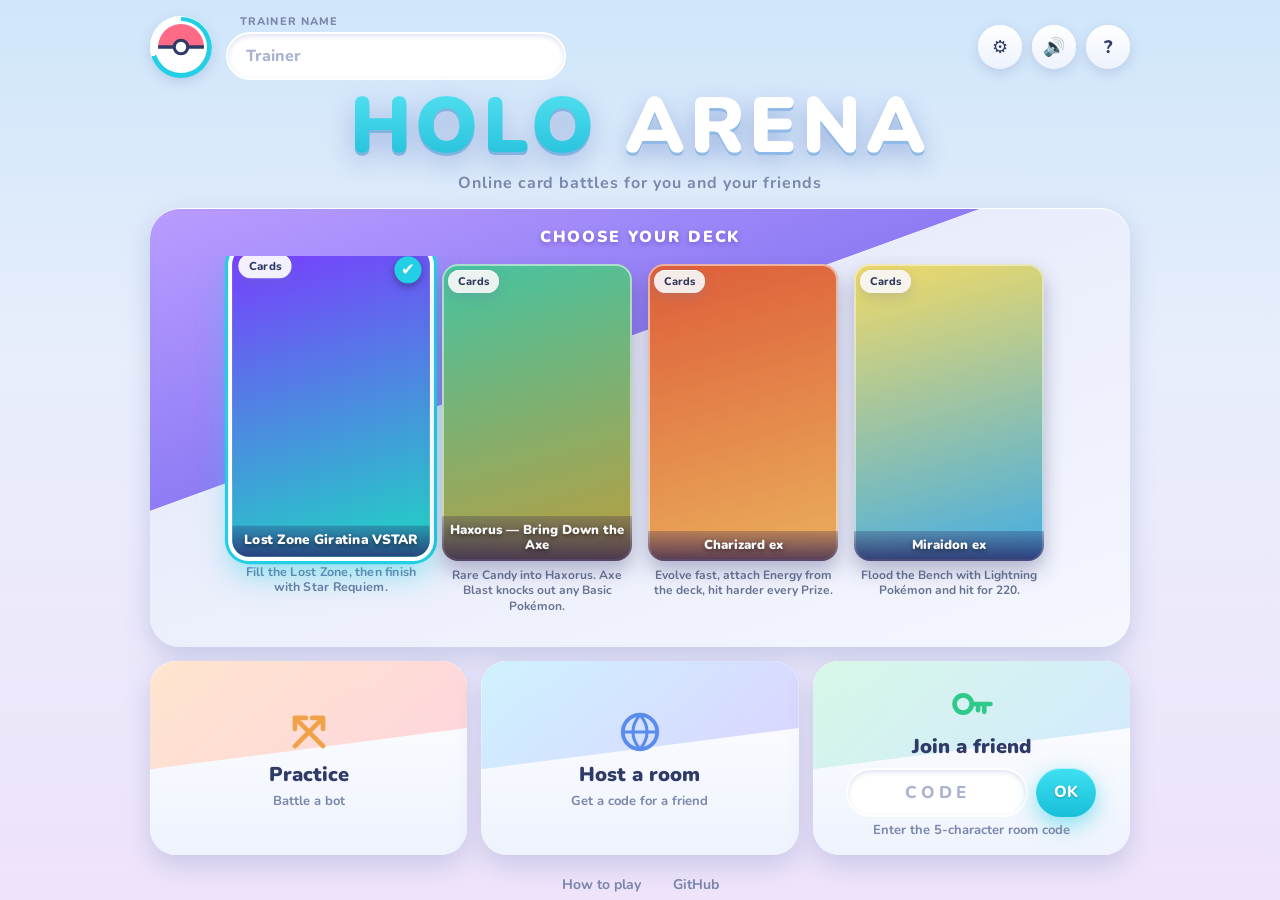
==== index.html @ eaaf7997 "Surrender button" ====
<!doctype html>
<html lang="en">
<head>
<meta charset="utf-8">
<meta name="viewport" content="width=device-width, initial-scale=1, maximum-scale=1, user-scalable=no, viewport-fit=cover">
<meta name="theme-color" content="#dfe9f8">
<meta name="mobile-web-app-capable" content="yes">
<meta name="apple-mobile-web-app-capable" content="yes">
<meta name="apple-mobile-web-app-status-bar-style" content="default">
<title>Holo Arena — Online Card Battles</title>
<meta name="description" content="Fan-made online card battles for friends. Real card art, play vs a bot or a friend with a room code. Works on phones.">
<link rel="icon" href="data:image/svg+xml,%3Csvg xmlns='http://www.w3.org/2000/svg' viewBox='0 0 100 100'%3E%3Ccircle cx='50' cy='50' r='46' fill='%2322cfe4'/%3E%3Cpath d='M4 50h92' stroke='%23fff' stroke-width='8'/%3E%3Ccircle cx='50' cy='50' r='14' fill='%23fff' stroke='%232f3b66' stroke-width='6'/%3E%3C/svg%3E">
<link rel="preconnect" href="https://fonts.googleapis.com"><link rel="preconnect" href="https://fonts.gstatic.com" crossorigin>
<link href="https://fonts.googleapis.com/css2?family=Nunito:wght@500;600;700;800;900&display=swap" rel="stylesheet">
<!--VER-START--><link rel="stylesheet" href="css/style.css?v=20261030221820">
<script type="importmap">{"imports":{"./js/audio.js":"./js/audio.js?v=20261030221820","./js/bot.js":"./js/bot.js?v=20261030221820","./js/cards.js":"./js/cards.js?v=20261030221820","./js/config.js":"./js/config.js?v=20261030221820","./js/engine.js":"./js/engine.js?v=20261030221820","./js/fx.js":"./js/fx.js?v=20261030221820","./js/main.js":"./js/main.js?v=20261030221820","./js/net.js":"./js/net.js?v=20261030221820","./js/ui.js":"./js/ui.js?v=20261030221820"}}</script><!--VER-END-->
</head>
<body>
<canvas id="bgfx"></canvas>

<!-- ============ MENU ============ -->
<main id="menu" class="screen active">
  <div class="topbar">
    <div class="avatar"><svg viewBox="0 0 100 100"><circle cx="50" cy="50" r="44" fill="#fff"/><path d="M6 50a44 44 0 0 1 88 0z" fill="#ff6b86"/><path d="M6 50h88" stroke="#2f3b66" stroke-width="7"/><circle cx="50" cy="50" r="13" fill="#fff" stroke="#2f3b66" stroke-width="6"/></svg></div>
    <label class="namepill"><span>Trainer name</span><input id="name" maxlength="16" placeholder="Trainer" autocomplete="off"></label>
    <div class="topbtns"><button class="round" id="btnRules" aria-label="House rules" title="House rules">⚙</button><button class="round" id="btnSound" aria-label="Sound">🔊</button><button class="round" id="btnHow" aria-label="How to play">?</button></div>
  </div>

  <div id="resumeBar" class="hidden"><span id="resumeText"></span><button class="btn primary" id="resumeGo">Resume</button><button class="link" id="resumeNo">Discard</button></div>

  <header class="hero"><div class="logo"><span>HOLO</span> ARENA</div><p>Online card battles for you and your friends</p></header>

  <section class="shelf">
    <h3>Choose your deck</h3>
    <div id="decks" class="decks"></div>
  </section>

  <section class="tiles">
    <button class="tile t-bot" id="btnBot"><svg viewBox="0 0 64 64"><path d="M14 50 50 14m0 0H36m14 0v14M50 50 14 14m0 0v14m0-14h14" fill="none" stroke="currentColor" stroke-width="6" stroke-linecap="round" stroke-linejoin="round"/></svg><b>Practice</b><small>Battle a bot</small></button>
    <button class="tile t-host" id="btnHost"><svg viewBox="0 0 64 64"><circle cx="32" cy="32" r="22" fill="none" stroke="currentColor" stroke-width="5"/><path d="M10 32h44M32 10c-12 14-12 30 0 44m0-44c12 14 12 30 0 44" fill="none" stroke="currentColor" stroke-width="4"/></svg><b>Host a room</b><small>Get a code for a friend</small></button>
    <div class="tile t-join"><svg viewBox="0 0 64 64"><circle cx="22" cy="32" r="11" fill="none" stroke="currentColor" stroke-width="6"/><path d="M33 32h24m-8 0v10m-8-10v8" fill="none" stroke="currentColor" stroke-width="6" stroke-linecap="round"/></svg><b>Join a friend</b>
      <div class="joinrow"><input id="code" maxlength="5" placeholder="CODE" autocomplete="off" spellcheck="false"><button class="btn primary" id="btnJoin">OK</button></div><small id="joinMsg">Enter the 5-character room code</small></div>
  </section>

  <nav class="bottomnav">
    <button class="link" id="btnHow2">How to play</button>
    <a class="link" href="https://github.com/" id="gh" target="_blank" rel="noopener">GitHub</a>
  </nav>
  <p class="legal">Fan-made, non-commercial. Not affiliated with or endorsed by Nintendo, Creatures Inc., GAME FREAK or The Pokémon Company. Card images &amp; text are loaded from the TCGdex database.</p>
</main>

<!-- ============ LOBBY (host waiting) ============ -->
<main id="lobby" class="screen">
  <div class="sheet-panel">
    <h2>Room ready</h2>
    <p>Send this code (or the link) to your friend:</p>
    <div class="bigcode" id="roomCode">-----</div>
    <div class="row"><button class="btn" id="copyCode">Copy code</button><button class="btn primary" id="copyLink">Share invite link</button></div>
    <p class="status" id="lobbyStatus">Waiting for your friend to join…</p>
    <button class="round x" id="lobbyCancel" aria-label="Cancel">✕</button>
  </div>
</main>

<!-- ============ GAME ============ -->
<main id="game" class="screen">
  <div id="stage">
    <div id="tablewrap"><div id="table"></div></div>
  </div>
  <canvas id="fx"></canvas>
  <div id="hud">
    <div class="who top" id="whoOpp"></div>
    <div class="who bot" id="whoMe"></div>
    <div id="turnPill"></div>
    <div class="hudbtns">
      <button id="btnLog" title="Game log">📜</button>
      <button id="btnMute" title="Sound">🔊</button>
      <button id="btnSurrender" title="Surrender">🏳</button>
      <button id="btnLeave" title="Leave game">✕</button>
    </div>
    <button id="handBtn" class="btn hand">Hand</button>
    <button id="endTurn" class="btn end" disabled>End turn</button>
    <div id="hint"></div>
    <div id="piles"></div>
  </div>
  <aside id="inspector"></aside>
  <aside id="log" class="hidden"></aside>
  <div id="popmenu" class="hidden"></div>
  <div id="toast"></div>
  <div id="banner"></div>
  <div id="spot"></div>
  <div id="coinwrap"><div id="coin"><i>H</i><b>T</b></div></div>
</main>

<div id="netbar" class="hidden"></div>
<div id="modal" class="hidden"></div>
<div id="float"></div>
<div id="end" class="hidden"></div>
<div id="how" class="hidden">
  <div class="sheet-panel">
    <h2>How to play</h2>
    <ul>
      <li><b>Win</b> by taking all 6 Prize cards, leaving your opponent with no Pokémon in play, or when they can't draw at the start of their turn.</li>
      <li><b>Your turn:</b> draw, then do any of: bench Basic Pokémon, evolve, attach <b>1 Energy</b>, play Items (unlimited), <b>1 Supporter</b>, <b>1 Stadium</b>, retreat <b>once</b>, use Abilities — then <b>attack</b> (or end your turn).</li>
      <li><b>Controls:</b> tap (or click) any card to float it up. Your cards show buttons: Play, Attach to…, Evolve, Attack, Ability, Retreat. You can also drag a hand card onto a Pokémon.</li>
      <li>The first player can't attack or play a Supporter on turn 1, and nobody evolves on their first turn.</li>
      <li><b>Online:</b> one player taps <b>Host a room</b> and shares the 5-character code (or the invite link); the other types it under <b>Join</b>. Peer-to-peer, no accounts.</li>
    </ul>
    <button class="btn primary" id="howClose">Got it</button>
  </div>
</div>

<script src="https://cdn.jsdelivr.net/npm/peerjs@1.5.4/dist/peerjs.min.js"></script>
<script type="module" src="js/main.js?v=20261030221820"></script>
</body>
</html>
---- css/style.css ----
@property --mx { syntax: '<number>'; inherits: true; initial-value: 50; }
@property --my { syntax: '<number>'; inherits: true; initial-value: 50; }
:root {
  --bg: #e6edf9; --ink: #2f3b66; --dim: #7a86ab; --acc: #22cfe4; --acc-d: #12a8c4; --acc2: #8f7cf5; --gold: #f2b134; --red: #ff5d7a; --green: #2fc98a;
  --panel: rgba(255, 255, 255, .8); --line: rgba(120, 140, 190, .28); --soft: 0 10px 26px rgba(105, 125, 185, .28), inset 0 1px 0 #fff; --soft-s: 0 4px 12px rgba(105, 125, 185, .25), inset 0 1px 0 #fff;
  --cw: 120px; --ch: 168px; --fs: 14px; --r: 9px;
  --back: #123b8f url('../assets/cardback.jpg') center / 106% 103% no-repeat;
  font-family: 'Nunito', 'Segoe UI', system-ui, sans-serif;
}
* { box-sizing: border-box; -webkit-tap-highlight-color: transparent; }
html, body { margin: 0; height: 100%; background: var(--bg); color: var(--ink); overflow: hidden; overscroll-behavior: none; touch-action: manipulation; -webkit-user-select: none; user-select: none; }
input { -webkit-user-select: text; user-select: text; }
button { font-family: inherit; color: inherit; cursor: pointer; }
#bgfx { position: fixed; inset: 0; width: 100%; height: 100%; z-index: 0; }
.screen { position: fixed; inset: 0; display: none; z-index: 1; } .screen.active { display: block; }

/* ================= shared widgets ================= */
.btn { border: 0; border-radius: 999px; padding: 12px 22px; font-weight: 800; font-size: 16px; background: linear-gradient(#fff, #edf2fd); color: var(--ink); box-shadow: var(--soft-s); transition: transform .15s, box-shadow .2s, filter .15s; }
.btn:hover:not(:disabled) { transform: translateY(-2px); box-shadow: 0 8px 18px rgba(105, 125, 185, .35), inset 0 1px 0 #fff; } .btn:active:not(:disabled) { transform: scale(.97); }
.btn:disabled { opacity: .55; cursor: not-allowed; }
.btn.primary { background: linear-gradient(#3fe0f0, #17bfd9); color: #fff; text-shadow: 0 1px 2px rgba(0, 90, 120, .45); box-shadow: 0 8px 20px rgba(34, 207, 228, .5), inset 0 1px 0 rgba(255, 255, 255, .6); }
.btn.alt, .btn.ok { background: linear-gradient(#3fe0f0, #17bfd9); color: #fff; text-shadow: 0 1px 2px rgba(0, 90, 120, .45); box-shadow: 0 8px 20px rgba(34, 207, 228, .5), inset 0 1px 0 rgba(255, 255, 255, .6); }
.round { width: 44px; height: 44px; border-radius: 50%; border: 0; background: linear-gradient(#fff, #edf2fd); box-shadow: var(--soft-s); font-size: 18px; font-weight: 800; display: inline-flex; align-items: center; justify-content: center; color: var(--ink); } .round:hover { transform: translateY(-2px); }
.link { background: none; border: 0; color: var(--dim); font-weight: 700; font-size: 14px; text-decoration: none; padding: 6px 12px; } .link:hover { color: var(--ink); }
input { background: #fff; border: 2px solid transparent; border-radius: 999px; color: var(--ink); padding: 11px 18px; font: 800 16px 'Nunito', sans-serif; outline: none; min-width: 0; box-shadow: inset 0 2px 5px rgba(105, 125, 185, .22); }
input:focus { border-color: var(--acc); box-shadow: 0 0 0 4px rgba(34, 207, 228, .22); } input::placeholder { color: #aab3d0; }
.sheet-panel { position: relative; background: linear-gradient(#fff, #f1f5fe); border-radius: 28px; padding: 26px 26px 22px; max-width: 520px; width: 92vw; box-shadow: 0 30px 80px rgba(60, 80, 150, .35), inset 0 1px 0 #fff; text-align: center; }
.sheet-panel h2 { margin: 0 0 8px; font-size: 28px; font-weight: 900; } .sheet-panel p { color: var(--dim); margin: 6px 0; font-weight: 600; } .sheet-panel ul { text-align: left; padding-left: 20px; } .sheet-panel li { margin: 9px 0; line-height: 1.5; color: #49567f; font-weight: 600; }
.sheet-panel .x { position: absolute; top: 12px; right: 12px; width: 38px; height: 38px; font-size: 15px; }

/* ================= menu ================= */
#menu { overflow-y: auto; padding: 14px 16px 24px; text-align: center; background: linear-gradient(180deg, #cfe6fa 0%, #e8eefb 40%, #efe3fa 100%); }
.topbar { max-width: 980px; margin: 0 auto; display: flex; align-items: center; gap: 14px; }
.avatar { width: 62px; height: 62px; border-radius: 50%; padding: 5px; background: conic-gradient(#22cfe4 0 70%, #fff 70%); box-shadow: var(--soft-s); flex: none; } .avatar svg { width: 100%; height: 100%; border-radius: 50%; background: #fff; }
.namepill { flex: 1; max-width: 340px; display: flex; flex-direction: column; align-items: flex-start; gap: 3px; text-align: left; } .namepill span { font-size: 11px; font-weight: 800; letter-spacing: .1em; text-transform: uppercase; color: var(--dim); padding-left: 14px; } .namepill input { width: 100%; }
.topbtns { margin-left: auto; display: flex; gap: 10px; }
.hero { margin: 6px 0 2px; } .hero .logo { font-size: clamp(40px, 8vw, 78px); font-weight: 900; letter-spacing: .06em; line-height: 1.05; color: #fff; text-shadow: 0 3px 0 #8fb9e6, 0 10px 24px rgba(80, 110, 190, .45); } .hero .logo span { background: linear-gradient(#5be8f5, #1ab8d6); -webkit-background-clip: text; background-clip: text; color: transparent; text-shadow: none; filter: drop-shadow(0 3px 0 #7fb4e0) drop-shadow(0 8px 14px rgba(80, 110, 190, .4)); }
.hero p { margin: 4px 0 0; color: var(--dim); font-weight: 700; letter-spacing: .06em; }
.shelf { max-width: 980px; margin: 14px auto 0; background: linear-gradient(160deg, #b99cff 0%, #8f7cf5 38%, #e9ecfb 38.1%, #f4f7fe 100%); border-radius: 30px; padding: 14px 14px 18px; box-shadow: var(--soft); }
.shelf h3 { margin: 4px 0 8px; color: #fff; font-size: 16px; letter-spacing: .12em; text-transform: uppercase; font-weight: 900; text-shadow: 0 2px 4px rgba(70, 40, 150, .4); }
.decks { display: flex; gap: 16px; overflow-x: auto; padding: 8px 10px 14px; scroll-snap-type: x mandatory; justify-content: safe center; scrollbar-width: none; } .decks::-webkit-scrollbar { display: none; }
.deck { flex: none; width: clamp(138px, 22vw, 190px); scroll-snap-align: center; cursor: pointer; text-align: center; transition: transform .25s cubic-bezier(.2, .9, .3, 1.3), filter .2s; filter: saturate(.8) brightness(.97); }
.deck .pack { position: relative; aspect-ratio: .64; border-radius: 16px; padding: 12px 10px 0; background: linear-gradient(165deg, var(--c1), var(--c2)); box-shadow: 0 10px 20px rgba(60, 60, 130, .35), inset 0 0 0 2px rgba(255, 255, 255, .55); overflow: hidden; display: flex; flex-direction: column; align-items: center; }
.deck .pack::before { content: ''; position: absolute; inset: 0; background: linear-gradient(115deg, transparent 30%, rgba(255, 255, 255, .45) 45%, transparent 60%); transform: translateX(-120%); transition: transform .8s; } .deck:hover .pack::before, .deck.sel .pack::before { transform: translateX(120%); }
.deck .pack img { width: 88%; border-radius: 8px; box-shadow: 0 10px 18px rgba(30, 20, 80, .55); transform: rotate(-3deg); margin-top: 2px; }
.deck .ribbon { margin-top: auto; align-self: stretch; margin-inline: -10px; padding: 7px 6px 8px; background: linear-gradient(rgba(40, 20, 100, .25), rgba(40, 20, 100, .75)); color: #fff; font-weight: 900; font-size: 13px; line-height: 1.15; text-shadow: 0 2px 4px rgba(0, 0, 0, .5); }
.deck small { display: block; margin-top: 7px; color: #6a76a0; font-weight: 700; font-size: 12px; line-height: 1.3; }
.deck:hover { transform: translateY(-5px); filter: none; } .deck.sel { transform: translateY(-9px) scale(1.04); filter: none; } .deck.sel .pack { box-shadow: 0 0 0 4px #fff, 0 0 0 7px var(--acc), 0 16px 30px rgba(34, 207, 228, .5); }
.deck .tick { position: absolute; top: 8px; right: 8px; width: 26px; height: 26px; border-radius: 50%; background: var(--acc); color: #fff; font-weight: 900; display: none; align-items: center; justify-content: center; box-shadow: 0 3px 8px rgba(0, 0, 0, .35); z-index: 2; } .deck.sel .tick { display: flex; }
.tiles { max-width: 980px; margin: 14px auto 0; display: grid; grid-template-columns: repeat(3, 1fr); gap: 14px; }
.tile { position: relative; border: 0; border-radius: 26px; padding: 18px 14px 16px; min-height: 150px; display: flex; flex-direction: column; align-items: center; justify-content: center; gap: 4px; background: linear-gradient(#fff, #eef3fd); box-shadow: var(--soft); color: var(--ink); text-align: center; overflow: hidden; transition: transform .18s; }
.tile::before { content: ''; position: absolute; inset: 0 0 auto 0; height: 56%; opacity: .9; clip-path: polygon(0 0, 100% 0, 100% 62%, 0 100%); }
.t-bot::before { background: linear-gradient(135deg, #ffe2c9, #ffd1d9); } .t-host::before { background: linear-gradient(135deg, #c9f0ff, #d7d0ff); } .t-join::before { background: linear-gradient(135deg, #d2f7e5, #cfe7ff); }
button.tile:hover { transform: translateY(-4px); } button.tile:active { transform: scale(.98); }
.tile svg { position: relative; width: 50px; height: 50px; color: #f0a24a; } .t-host svg { color: #5a8cf0; } .t-join svg { color: #2fc98a; }
.tile b { position: relative; font-size: 20px; font-weight: 900; } .tile small { position: relative; color: var(--dim); font-weight: 700; font-size: 13px; }
.joinrow { position: relative; display: flex; gap: 8px; width: 100%; max-width: 250px; margin-top: 4px; } .joinrow input { flex: 1; width: 0; text-align: center; letter-spacing: .24em; text-transform: uppercase; font-size: 17px; padding-inline: 8px; } .joinrow .btn { padding: 10px 18px; }
.bottomnav { display: flex; justify-content: center; gap: 8px; margin-top: 14px; }
.legal { color: #8f9ac0; font-size: 12px; max-width: 700px; margin: 10px auto 0; font-weight: 600; }
.bigcode { font: 900 62px 'Nunito'; letter-spacing: .2em; margin: 14px 0; padding: 10px 0 10px .2em; border-radius: 22px; background: #fff; box-shadow: inset 0 3px 8px rgba(105, 125, 185, .25); color: var(--acc-d); }
.row { display: flex; gap: 10px; justify-content: center; flex-wrap: wrap; margin-bottom: 10px; } .status { animation: pulse 1.6s ease-in-out infinite; } @keyframes pulse { 50% { opacity: .45; } }
#lobby { display: none; align-items: center; justify-content: center; background: linear-gradient(180deg, #cfe6fa, #efe3fa); } #lobby.active { display: flex; }

/* ================= game: light arena ================= */
#game { background: linear-gradient(180deg, #b9d6f4 0%, #dbe8fb 38%, #e8effc 62%, #cfdff6 100%); overflow: hidden; }
#stage { position: absolute; inset: 0; z-index: 1; isolation: isolate; } #stage.shake { animation: shake .42s cubic-bezier(.36, .07, .19, .97); } #stage.shake-big { animation: shake .7s cubic-bezier(.36, .07, .19, .97); filter: brightness(1.08); }
@keyframes shake { 10%, 90% { transform: translate3d(-2px, 0, 0); } 20%, 80% { transform: translate3d(5px, 2px, 0); } 30%, 50%, 70% { transform: translate3d(-9px, -2px, 0); } 40%, 60% { transform: translate3d(9px, 3px, 0); } }
#tablewrap, #table { position: absolute; inset: 0; }
#table::before { content: ''; position: absolute; left: 50%; top: 50%; width: min(118vh, 112vw); aspect-ratio: 1; transform: translate(-50%, -50%); border-radius: 50%;
  background: radial-gradient(circle, #f7fbff 0 36%, #d3e7fb 36.4% 39%, #eef6ff 39.4% 62%, #b9d7f3 62.4% 65%, #e6f0fc 65.4% 100%); box-shadow: 0 24px 60px rgba(90, 130, 200, .3), inset 0 0 0 6px rgba(255, 255, 255, .8); }
#table::after { content: ''; position: absolute; left: 7%; right: 7%; top: 50%; height: 3px; transform: translateY(-1.5px); border-radius: 3px; background: linear-gradient(90deg, transparent, rgba(120, 150, 210, .55), transparent); }
.zone { position: absolute; border-radius: calc(var(--cw) * .09); border: 2px dashed rgba(110, 135, 195, .5); background: rgba(255, 255, 255, .45); pointer-events: none; }
.zone.active { border-color: rgba(242, 177, 52, .8); background: rgba(255, 244, 214, .5); } .zone.mine { pointer-events: auto; cursor: pointer; } .zone.mine:hover { border-color: var(--acc); }
.zone > span:first-child { position: absolute; bottom: 100%; left: 0; right: 0; padding: 0 0 .15em; text-align: center; font-size: calc(var(--ch) * .07); font-weight: 800; letter-spacing: .08em; text-transform: uppercase; color: rgba(90, 110, 170, .7); white-space: nowrap; }
.zone .cnt { position: absolute; right: -.45em; bottom: -.5em; z-index: 500; background: #fff; border: 2px solid #c9d6f2; border-radius: 999px; min-width: 1.8em; padding: 0 .45em; font: 900 calc(var(--ch) * .095)/1.6em 'Nunito'; text-align: center; color: var(--ink); box-shadow: var(--soft-s); } .zone .cnt:empty { display: none; }
.zone.lost { border: 2px solid rgba(160, 110, 255, .8); background: var(--back); overflow: hidden; box-shadow: 0 6px 16px rgba(120, 80, 220, .4); }
.zone.lost::before { content: ''; position: absolute; inset: 0; background: linear-gradient(180deg, rgba(60, 20, 140, .5), rgba(30, 5, 80, .72)); }
.zone.lost > span:first-child { color: #8f6be8; }
.zone.lost .cnt { top: 50%; left: 50%; right: auto; bottom: auto; transform: translate(-50%, -50%); background: none; border: 0; box-shadow: none; font-size: calc(var(--ch) * .3); line-height: 1; color: #fff; text-shadow: 0 0 16px #b46cff, 0 3px 8px #000; min-width: 0; }
.pile { position: absolute; width: var(--cw); height: var(--ch); pointer-events: none; } .pile i { position: absolute; inset: 0; border-radius: calc(var(--cw) * .07); background: var(--back); box-shadow: 0 2px 5px rgba(30, 40, 90, .45); }

/* ---- cards ---- */
.card { position: absolute; left: 0; top: 0; width: var(--cw); height: var(--ch); transform-style: preserve-3d; transition: transform .6s cubic-bezier(.2, .8, .2, 1), translate .2s ease-out, scale .2s ease-out, opacity .4s; --mx: 50; --my: 50; --rx: 0deg; --ry: 0deg; --r: calc(var(--cw) * .07); touch-action: none; }
.card.snap { transition: none; }
.card .inner { position: absolute; inset: 0; transform-style: preserve-3d; transition: transform .5s cubic-bezier(.2, .8, .2, 1); }
.card.down .inner { transform: rotateY(180deg); }
.card .face { position: absolute; inset: 0; border-radius: var(--r); backface-visibility: hidden; overflow: hidden; }
.card .front { background: #fff; box-shadow: 0 4px 10px rgba(50, 70, 130, .4), 0 0 0 1px rgba(40, 50, 90, .35); } .card .front img { width: 100%; height: 100%; display: block; object-fit: cover; user-select: none; }
.card .back { transform: rotateY(180deg); background: var(--back); box-shadow: 0 4px 10px rgba(50, 70, 130, .4), 0 0 0 1px rgba(20, 30, 70, .4); }
.card .holo, .card .glare, .card .spark { display: none; position: absolute; inset: 0; pointer-events: none; border-radius: var(--r); }
.card.hand.playable .front { box-shadow: 0 0 0 3px #3fe0f0, 0 0 16px rgba(34, 207, 228, .75), 0 4px 10px rgba(50, 70, 130, .4); }
.myturn .card.hand:not(.playable) { filter: brightness(.82) saturate(.7); }
.card.dragging { opacity: .25; } .card.targetable .front { animation: tgt 1s ease-in-out infinite; } .card.targetable { cursor: crosshair; }
@keyframes tgt { 50% { box-shadow: 0 0 0 4px #ffc94d, 0 0 26px 6px rgba(255, 201, 77, .9); } 0%, 100% { box-shadow: 0 0 0 3px #ffc94d, 0 0 12px rgba(255, 201, 77, .6); } }
.card.mine.pk { cursor: pointer; } .card.mine.pk.canact::after { content: ''; position: absolute; inset: -4px; border-radius: calc(var(--r) + 3px); border: 3px solid rgba(34, 207, 228, .85); pointer-events: none; animation: pulse 1.6s infinite; }
.card.hit .inner { animation: hit .5s; } @keyframes hit { 20% { filter: brightness(3) saturate(0); transform: translateX(-8px) rotate(-3deg); } 40% { transform: translateX(8px) rotate(3deg); } 70% { transform: translateX(-4px); } }
.card.lunge .inner { animation: lunge .5s; } @keyframes lunge { 40% { transform: translateY(var(--ly, -60px)) scale(1.15); } }
.card.dissolve { animation: dissolve .9s forwards; } @keyframes dissolve { 30% { filter: brightness(2.2) saturate(1.6); } 100% { opacity: 0; filter: blur(8px) brightness(3); transform: translate(var(--tx), var(--ty)) scale(.2) rotate(40deg); } }
.card .ov { position: absolute; left: 3%; right: 3%; bottom: 3%; display: flex; flex-direction: column; gap: .22em; font-size: var(--fs); pointer-events: none; }
.hp { height: 1.2em; border-radius: .6em; background: rgba(25, 30, 70, .78); border: 1px solid rgba(255, 255, 255, .5); position: relative; overflow: hidden; } .hp i { position: absolute; inset: 0 auto 0 0; background: linear-gradient(90deg, #35d97a, #8be04a); transition: width .5s, background .5s; } .hp.mid i { background: linear-gradient(90deg, #f5c542, #f0a030); } .hp.low i { background: linear-gradient(90deg, #ff5c7a, #ff3040); }
.hp b { position: absolute; inset: 0; text-align: center; font: 800 .8em/1.5em 'Nunito'; color: #fff; text-shadow: 0 1px 2px #000; }
.orbs { display: flex; gap: .12em; flex-wrap: wrap; justify-content: flex-start; } .orb { width: 1.1em; height: 1.1em; border-radius: 50%; border: 1px solid rgba(255, 255, 255, .9); box-shadow: 0 1px 3px rgba(0, 0, 0, .6), inset 0 -2px 3px rgba(0, 0, 0, .3), inset 0 1px 2px rgba(255, 255, 255, .5); display: inline-block; animation: orbin .5s cubic-bezier(.2, 1.6, .4, 1); } @keyframes orbin { from { transform: scale(0) translateY(-20px); } }
.t-Grass { background: #4cc44b; } .t-Fire { background: #ff6a2c; } .t-Water { background: #3ea0ff; } .t-Lightning { background: #ffd92a; } .t-Psychic { background: #c455e6; } .t-Fighting { background: #b4642a; } .t-Darkness { background: #3a3560; } .t-Metal { background: #9ba7b8; } .t-Dragon { background: #c4a02a; } .t-Colorless { background: #e8e8f0; } .t-Fairy { background: #ff8fc4; }
.tool { position: absolute; left: -.5em; top: -.5em; width: 2.6em; border-radius: 4px; box-shadow: 0 3px 8px rgba(0, 0, 0, .6); transform: rotate(-8deg); border: 1px solid #fff8; }
.status { position: absolute; top: -.5em; right: -.3em; display: flex; gap: 2px; font-size: 1.6em; filter: drop-shadow(0 2px 3px rgba(0, 0, 0, .6)); }
.dmgbadge { position: absolute; top: -.7em; left: 50%; transform: translateX(-50%); background: #e8284a; color: #fff; font: 900 .95em 'Nunito'; padding: 0 .6em; border-radius: 12px; border: 1.5px solid #fff; box-shadow: 0 2px 6px rgba(0, 0, 0, .4); }

/* ---- HUD ---- */
#hud { position: absolute; inset: 0; pointer-events: none; z-index: 20; } #hud > * { pointer-events: auto; }
.who { position: absolute; left: 10px; display: flex; align-items: center; gap: 9px; padding: 7px 14px; border-radius: 999px; background: #fff; box-shadow: var(--soft-s); font-weight: 800; font-size: 14px; max-width: 230px; white-space: nowrap; overflow: hidden; text-overflow: ellipsis; }
.who.top { top: 10px; } .who.bot { bottom: 10px; } .who small { color: var(--dim); font-weight: 700; font-size: 11px; }
.who .dot { width: 10px; height: 10px; border-radius: 50%; background: #c3cbe6; flex: none; } .who.turn .dot { background: var(--green); box-shadow: 0 0 10px var(--green); } .who.turn { box-shadow: 0 0 0 2px var(--green), var(--soft-s); }
#turnPill { display: none; }
.hudbtns { position: absolute; top: 8px; right: 8px; display: flex; gap: 8px; } .hudbtns button { width: 40px; height: 40px; border-radius: 50%; border: 0; background: linear-gradient(#fff, #edf2fd); box-shadow: var(--soft-s); font-size: 16px; } .hudbtns button:hover { transform: translateY(-2px); }
.btn.end { position: absolute; right: 14px; bottom: 12px; padding: 13px 26px; font-size: 18px; z-index: 9500; background: linear-gradient(#fff, #edf2fd); color: var(--ink); } .btn.end:not(:disabled) { box-shadow: 0 0 0 3px #3fe0f0, 0 8px 20px rgba(34, 207, 228, .45); } .btn.end.ready { animation: endglow 1.4s infinite; } .btn.end.wait { color: var(--dim); font-size: 14px; }
@keyframes endglow { 50% { box-shadow: 0 0 0 6px rgba(34, 207, 228, .35), 0 10px 26px rgba(34, 207, 228, .6); } }
#hint { position: absolute; left: 50%; top: 56px; transform: translateX(-50%); max-width: 70%; text-align: center; padding: 8px 18px; border-radius: 999px; background: #fff; box-shadow: var(--soft-s); font-weight: 800; font-size: 14px; color: var(--ink); pointer-events: none; opacity: 0; transition: opacity .3s; } #hint.on { opacity: 1; }
#inspector { position: absolute; left: 14px; top: 64px; width: 290px; max-height: calc(100% - 140px); overflow: hidden; z-index: 30; pointer-events: none; opacity: 0; transform: translateX(-14px); transition: .2s; border-radius: 22px; background: rgba(255, 255, 255, .94); padding: 10px; box-shadow: var(--soft); } #inspector.on { opacity: 1; transform: none; }
#inspector img { width: 100%; border-radius: 12px; display: block; box-shadow: 0 8px 20px rgba(50, 70, 130, .4); } #inspector .txt { font-size: 12.5px; line-height: 1.4; color: #49567f; margin-top: 8px; font-weight: 600; } #inspector .txt b { color: #b97a00; } #inspector .txt p { margin: 5px 0; }
#log { position: absolute; right: 8px; top: 58px; width: 320px; max-height: 46%; overflow-y: auto; z-index: 31; background: rgba(255, 255, 255, .95); border-radius: 20px; padding: 10px 14px; font-size: 13px; line-height: 1.45; box-shadow: var(--soft); font-weight: 600; } #log p { margin: 0 0 3px; color: #49567f; } #log p.t { color: #b97a00; font-weight: 900; margin-top: 8px; } #log p.k { color: var(--red); font-weight: 800; } #log.hidden { display: none; }
#popmenu { display: none; } #toast { position: absolute; top: 62px; left: 50%; transform: translateX(-50%); z-index: 80; display: flex; flex-direction: column; gap: 6px; align-items: center; pointer-events: none; }
#toast div { background: #fff; box-shadow: var(--soft); padding: 9px 20px; border-radius: 999px; font-weight: 800; color: var(--ink); animation: toast 2.6s forwards; } @keyframes toast { 10% { opacity: 1; transform: none; } 0% { opacity: 0; transform: translateY(-10px); } 85% { opacity: 1; } 100% { opacity: 0; } }
#banner { position: absolute; inset: 0; z-index: 70; display: flex; align-items: center; justify-content: center; pointer-events: none; }
#banner b { font: 900 clamp(40px, 8vw, 100px) 'Nunito'; letter-spacing: .1em; text-transform: uppercase; color: #fff; text-shadow: 0 0 30px var(--bc, #8f7cf5), 0 4px 18px rgba(20, 30, 90, .6); animation: banner 1.7s cubic-bezier(.2, .8, .2, 1) forwards; padding: 10px 60px; background: linear-gradient(90deg, transparent, rgba(47, 59, 120, .82) 18%, rgba(47, 59, 120, .82) 82%, transparent); width: 100%; text-align: center; }
@keyframes banner { 0% { opacity: 0; transform: scaleY(.1) scaleX(1.4); letter-spacing: .6em; } 18% { opacity: 1; transform: none; letter-spacing: .1em; } 80% { opacity: 1; } 100% { opacity: 0; transform: translateY(-20px); } }
#spot { position: absolute; inset: 0; z-index: 65; pointer-events: none; display: flex; align-items: center; justify-content: center; } #spot img { height: 56vh; border-radius: 14px; box-shadow: 0 0 80px var(--sc, #8f7cf5), 0 30px 80px rgba(20, 30, 90, .6); animation: spot 1.35s cubic-bezier(.2, .8, .2, 1) forwards; }
@keyframes spot { 0% { opacity: 0; transform: translateY(140px) scale(.4); } 25% { opacity: 1; transform: none; } 75% { opacity: 1; transform: scale(1.04); } 100% { opacity: 0; transform: translateY(-80px) scale(.7); filter: blur(4px); } }
#coinwrap { position: absolute; inset: 0; z-index: 72; display: none; align-items: center; justify-content: center; pointer-events: none; perspective: 900px; } #coinwrap.on { display: flex; }
#coin { width: 150px; height: 150px; border-radius: 50%; position: relative; transform-style: preserve-3d; box-shadow: 0 0 60px rgba(255, 209, 102, .9); background: radial-gradient(circle at 35% 30%, #fff3b0, #f2b73a 55%, #a56a10); }
#coin i, #coin b { position: absolute; inset: 0; display: flex; align-items: center; justify-content: center; font: 900 74px 'Nunito'; color: #6a4300; border-radius: 50%; backface-visibility: hidden; border: 8px double #fff3; font-style: normal; } #coin b { transform: rotateY(180deg); background: radial-gradient(circle at 35% 30%, #e8e8f4, #a0a6c0 55%, #5a5f80); color: #2a2d48; }
#coin.flip { animation: coinflip 1.4s cubic-bezier(.3, .7, .4, 1) forwards; } @keyframes coinflip { 0% { transform: translateY(160px) rotateX(0) scale(.6); } 50% { transform: translateY(-190px) rotateX(1440deg) scale(1.2); } 100% { transform: translateY(0) rotateX(var(--endx, 1800deg)) scale(1); } }
#fx { position: absolute; inset: 0; width: 100%; height: 100%; pointer-events: none; z-index: 40; }
.pop { position: absolute; z-index: 45; font: 900 44px 'Nunito'; color: #fff; text-shadow: 0 0 0 #000, 0 3px 0 #b01236, 0 0 18px #ff2f5e, 0 6px 14px rgba(0, 0, 0, .45); -webkit-text-stroke: 2px #d11a45; paint-order: stroke fill; pointer-events: none; animation: popup 1.2s cubic-bezier(.2, .9, .3, 1) forwards; transform: translate(-50%, -50%); }
.pop.heal { -webkit-text-stroke: 2px #0f8f4a; text-shadow: 0 3px 0 #0a5a2a, 0 0 18px #1fd66a; } .pop.weak { font-size: 56px; -webkit-text-stroke: 2px #c76a00; text-shadow: 0 3px 0 #7a3a0a, 0 0 22px #ff8a00; } .pop.small { font-size: 26px; -webkit-text-stroke: 1.5px #5a3fc8; text-shadow: 0 2px 0 #3a2a8a, 0 0 12px #8f7cf5; }
@keyframes popup { 0% { opacity: 0; transform: translate(-50%, -20%) scale(.3); } 15% { opacity: 1; transform: translate(-50%, -80%) scale(1.35); } 30% { transform: translate(-50%, -90%) scale(1); } 80% { opacity: 1; } 100% { opacity: 0; transform: translate(-50%, -190%) scale(1); } }

/* ================= dialogs (bottom-sheet style) ================= */
#modal { position: fixed; inset: 0; z-index: 90; display: flex; align-items: center; justify-content: center; background: rgba(60, 75, 140, .4); backdrop-filter: blur(6px); animation: fade .2s; } #modal.hidden, #end.hidden, #how.hidden { display: none; } @keyframes fade { from { opacity: 0; } }
.dlg { background: linear-gradient(#fff, #f1f5fe); border-radius: 28px; padding: 22px 24px 20px; width: min(1000px, 94vw); max-height: 88vh; display: flex; flex-direction: column; gap: 12px; box-shadow: 0 30px 90px rgba(40, 60, 140, .45), inset 0 1px 0 #fff; animation: pop .22s; text-align: center; } @keyframes pop { from { transform: scale(.94); opacity: 0; } }
.dlg h3 { margin: 0; font-size: 22px; font-weight: 900; } .dlg .sub { color: var(--dim); font-size: 14px; margin-top: -6px; font-weight: 700; }
.grid { display: flex; flex-wrap: wrap; gap: 14px; justify-content: center; overflow-y: auto; padding: 12px 8px; background: rgba(105, 125, 185, .12); border-radius: 20px; box-shadow: inset 0 2px 8px rgba(105, 125, 185, .2); }
.opt { position: relative; width: 150px; cursor: pointer; transition: transform .2s; text-align: center; } .opt img { width: 100%; border-radius: 9px; display: block; box-shadow: 0 6px 14px rgba(50, 70, 130, .4); transition: box-shadow .2s; } .opt:hover { transform: translateY(-6px) scale(1.05); }
.opt.on img { box-shadow: 0 0 0 4px var(--acc), 0 0 22px rgba(34, 207, 228, .8); } .opt.on::after { content: '✓'; position: absolute; top: -8px; right: -8px; width: 30px; height: 30px; border-radius: 50%; background: var(--acc); color: #fff; font-weight: 900; display: flex; align-items: center; justify-content: center; box-shadow: 0 3px 8px rgba(0, 0, 0, .35); }
.opt small { display: block; margin-top: 6px; color: #5d6a94; font-size: 12px; font-weight: 700; } .opt.act img { box-shadow: 0 0 0 4px #ff9a3d, 0 0 22px rgba(255, 154, 61, .8); }
.opts { display: flex; gap: 12px; justify-content: center; flex-wrap: wrap; } .dlg .foot2 { display: flex; justify-content: center; gap: 12px; align-items: center; color: var(--dim); font-weight: 700; }
#end { position: fixed; inset: 0; z-index: 95; display: flex; align-items: center; justify-content: center; flex-direction: column; gap: 18px; background: rgba(210, 225, 250, .72); backdrop-filter: blur(8px); text-align: center; }
#end h1 { font: 900 clamp(56px, 11vw, 140px) 'Nunito'; margin: 0; letter-spacing: .05em; animation: banner2 1s cubic-bezier(.2, 1.3, .4, 1); } #end.win h1 { background: linear-gradient(#ffd45c, #ff9a3d); -webkit-background-clip: text; background-clip: text; color: transparent; filter: drop-shadow(0 4px 0 #c97a10) drop-shadow(0 10px 24px rgba(255, 160, 40, .5)); } #end.lose h1 { color: #8d97c8; text-shadow: 0 4px 0 #6a74a8; }
@keyframes banner2 { from { transform: scale(2.4) rotate(-6deg); opacity: 0; } } #end p { color: var(--dim); font-size: 20px; margin: 0; font-weight: 800; }
#how { position: fixed; inset: 0; z-index: 96; background: rgba(60, 75, 140, .45); backdrop-filter: blur(6px); display: flex; align-items: center; justify-content: center; }

/* ================= floating card ================= */
#float { position: fixed; inset: 0; z-index: 76; display: flex; align-items: center; justify-content: center; opacity: 0; pointer-events: none; transition: opacity .22s; } #float.on { opacity: 1; pointer-events: auto; }
#float .fback { position: absolute; inset: 0; background: radial-gradient(circle at 36% 48%, rgba(150, 180, 250, .5), rgba(40, 55, 120, .78) 72%); backdrop-filter: blur(6px); }
#float .fwrap { position: relative; display: flex; gap: clamp(18px, 4vw, 54px); align-items: center; max-width: 96vw; max-height: 96vh; padding: 16px; }
#float .fstage { position: relative; perspective: 1100px; flex: none; padding: 20px 20px 46px; }
#float .fcard.card { position: relative; left: auto; top: auto; width: auto; height: min(74vh, 620px); aspect-ratio: 600 / 825; transition: none; animation: bob 4.2s ease-in-out infinite; --r: 18px; filter: drop-shadow(0 30px 34px rgba(10, 20, 70, .5)); }
#float .fcard.card:hover { translate: none; scale: none; }
#float .fcard .holo, #float .fcard .spark, #float .fcard .glare { display: block; }
#float .fcard .holo { mix-blend-mode: color-dodge; opacity: .08; background-image: repeating-linear-gradient(115deg, #ff0080 0%, #ffcc00 8%, #2bff88 16%, #00ccff 24%, #8844ff 32%, #ff0080 40%), radial-gradient(circle at calc(var(--mx) * 1%) calc(var(--my) * 1%), rgba(255, 255, 255, .8), transparent 55%); background-size: 260% 260%, 100% 100%; background-position: calc(var(--mx) * 1%) calc(var(--my) * 1%), 0 0; filter: brightness(.55) contrast(1.4) saturate(1.2); }
#float .fcard.foil .holo { opacity: .3; } #float .fcard .spark { mix-blend-mode: color-dodge; opacity: 0; } #float .fcard.foil .spark { opacity: .22; background-image: radial-gradient(circle, #fff 0 1px, transparent 1.6px); background-size: 10px 10px; background-position: calc(var(--mx) * 1.4px) calc(var(--my) * 1.4px); }
#float .fcard .glare { mix-blend-mode: overlay; opacity: .45; background: radial-gradient(farthest-corner circle at calc(var(--mx) * 1%) calc(var(--my) * 1%), rgba(255, 255, 255, .85), rgba(255, 255, 255, .15) 38%, transparent 70%); }
#float .fcard .inner { transition: transform .12s ease-out; transform: rotateX(var(--rx)) rotateY(var(--ry)); } #float .fcard .front { box-shadow: 0 0 0 1px rgba(0, 0, 0, .5); }
#float .fcard.rule .front::after { content: ''; position: absolute; inset: 0; border-radius: inherit; padding: 5px; background: conic-gradient(from 0deg, #ff5d7a, #ffd166, #52e08a, #3ea0ff, #c455e6, #ff5d7a); -webkit-mask: linear-gradient(#000 0 0) content-box, linear-gradient(#000 0 0); -webkit-mask-composite: xor; mask-composite: exclude; pointer-events: none; }
@keyframes bob { 0%, 100% { transform: translateY(0) rotateZ(-.6deg); } 50% { transform: translateY(-14px) rotateZ(.7deg); } }
#float .fshadow { position: absolute; left: 50%; bottom: 8px; width: 62%; height: 22px; transform: translateX(-50%); border-radius: 50%; background: radial-gradient(ellipse, rgba(10, 20, 60, .6), transparent 70%); animation: shadow 4.2s ease-in-out infinite; } @keyframes shadow { 50% { transform: translateX(-50%) scale(.82); opacity: .55; } }
#float .fpanel { position: relative; width: min(380px, 40vw); max-height: 88vh; overflow-y: auto; background: linear-gradient(#fff, #f1f5fe); border-radius: 26px; padding: 20px 18px 14px; box-shadow: 0 24px 70px rgba(20, 30, 90, .5), inset 0 1px 0 #fff; animation: pop .26s; }
#float .fname { font: 900 26px/1.1 'Nunito'; padding-right: 36px; } #float .fmeta { color: var(--dim); font-size: 13px; margin: 3px 0 10px; font-weight: 700; }
#float .live { margin-bottom: 10px; display: flex; flex-direction: column; gap: 6px; align-items: flex-start; font-size: 16px; } #float .live .hp { width: 100%; height: 22px; } #float .live .hp b { font-size: 12px; line-height: 21px; } #float .live .orbs { max-width: 100%; } #float .live small { color: var(--dim); font-weight: 700; } #float .conds { color: var(--red); font-weight: 800; font-size: 13px; text-transform: capitalize; }
#float .facts { display: flex; flex-direction: column; gap: 8px; }
#float .facts button { display: flex; flex-wrap: wrap; align-items: center; gap: 4px 8px; width: 100%; text-align: left; padding: 12px 16px; border-radius: 999px; border: 2px solid #3fe0f0; background: linear-gradient(#fff, #eefcff); font-weight: 800; font-size: 15px; color: var(--ink); box-shadow: 0 4px 12px rgba(34, 207, 228, .3); transition: transform .12s, box-shadow .12s; }
#float .facts button:hover:not(:disabled) { transform: translateX(4px); box-shadow: 0 6px 16px rgba(34, 207, 228, .5); } #float .facts button:disabled { opacity: .4; border-color: #cfd8ee; box-shadow: none; cursor: not-allowed; }
#float .facts button.ghost { justify-content: center; background: #f4f7fd; border-color: transparent; box-shadow: none; font-weight: 700; color: var(--dim); }
#float .facts .dmg { margin-left: auto; color: #d98a00; font-weight: 900; font-size: 17px; } #float .facts .eff { flex-basis: 100%; font-size: 11.5px; font-weight: 600; color: #6a76a0; line-height: 1.35; }
#float .facts .hd { font-size: 11px; letter-spacing: .14em; text-transform: uppercase; color: var(--acc-d); margin: 4px 0 -2px; font-weight: 900; } #float .facts hr { border: 0; border-top: 1px solid var(--line); margin: 2px 0; }
#float .finfo { margin-top: 12px; padding-top: 10px; border-top: 1px solid var(--line); font-size: 12px; line-height: 1.4; color: #5d6a94; font-weight: 600; } #float .finfo b { color: #b97a00; } #float .finfo p { margin: 4px 0; }
#float .x { position: absolute; top: 12px; right: 12px; width: 36px; height: 36px; border-radius: 50%; border: 0; background: #eef2fb; box-shadow: var(--soft-s); font-size: 14px; }

/* ================= responsive ================= */
@media (hover: none) { #inspector { display: none; } }
@media (max-width: 900px), (max-height: 520px) {
  .who { font-size: 12px; padding: 5px 11px; } .who.bot { display: none; } .hudbtns { gap: 6px; } .hudbtns button { width: 36px; height: 36px; font-size: 14px; }
  .btn.end { right: 8px; padding: 10px 18px; font-size: 15px; } #hint { display: none; } #log { right: 8px; top: 52px; width: min(300px, 86vw); font-size: 12px; }
  .opt { width: 104px; } .opt small { font-size: 10px; } .grid { gap: 10px; padding: 8px 2px; }
  #float .fwrap { flex-direction: column; gap: 4px; padding: 8px; overflow-y: auto; max-height: 100vh; } #float .fcard.card { height: min(40vh, 340px); } #float .fstage { padding: 8px 8px 24px; }
  #float .fpanel { width: min(94vw, 460px); max-height: 52vh; padding: 14px 14px 10px; } #float .fname { font-size: 21px; } #float .finfo { display: none; }
  .pop { font-size: 30px; } .pop.weak { font-size: 38px; }
}
@media (max-width: 700px) {
  #modal { align-items: flex-end; } .dlg { width: 100%; border-radius: 28px 28px 0 0; padding-bottom: calc(18px + env(safe-area-inset-bottom)); max-height: 82vh; }
  #menu { padding: 10px 10px 20px; } .tiles { grid-template-columns: 1fr; gap: 10px; } .tile { min-height: 0; flex-direction: row; justify-content: flex-start; gap: 12px; padding: 14px 18px; text-align: left; flex-wrap: wrap; } .tile::before { height: 100%; clip-path: polygon(0 0, 60% 0, 40% 100%, 0 100%); width: 50%; } .tile svg { width: 40px; height: 40px; } .tile b { font-size: 18px; }
  .t-join { flex-direction: column; align-items: stretch; } .t-join svg { align-self: flex-start; } .joinrow { max-width: none; } .decks { justify-content: flex-start; padding-inline: 14px; } .deck { width: 40vw; }
  .shelf { border-radius: 24px; padding: 10px 6px 14px; } .bigcode { font-size: 46px; }
}
@media (max-height: 520px) and (orientation: landscape) { #float .fwrap { flex-direction: row; } #float .fcard.card { height: min(78vh, 300px); } #float .fpanel { width: min(54vw, 420px); max-height: 90vh; } }
@media (prefers-reduced-motion: reduce) { *, *::before, *::after { animation-duration: .01ms !important; transition-duration: .01ms !important; } }

.opt.setupopt:hover { transform: none; } .opt .seg { display: flex; gap: 6px; margin-top: 8px; }
.opt .seg button { flex: 1; border: 0; border-radius: 999px; padding: 9px 4px; font-weight: 800; font-size: 13px; background: #eef2fb; color: var(--dim); box-shadow: var(--soft-s); }
.opt .seg .a.sel { background: linear-gradient(#ffb25a, #ff8a2a); color: #fff; } .opt .seg .bn.sel { background: linear-gradient(#3fe0f0, #17bfd9); color: #fff; } .opt .seg button:disabled { opacity: .35; }
.opt.setupopt.act::after, .opt.setupopt.on::after { display: none; }

/* hover lift lives on the inner layer so the card's hit area never moves (prevents flicker) */
.card:not(.fcard) .inner { transition: transform .18s ease-out; }
@media (hover: hover) {
  .card.pk:not(.down):hover .inner { transform: translateY(-4px); }
  .card.hand:not(.down):hover { z-index: 9000 !important; }
  .card.hand:not(.down):hover .inner { transform: translateY(-17%) scale(1.07); }
  .card.hand.dragging:hover .inner { transform: none; }
}

/* steady floating card: no bobbing, small smooth tilt only */
#float .fcard.card { animation: none; } #float .fshadow { animation: none; }
#float .fcard .inner { transition: transform .35s cubic-bezier(.2, .8, .2, 1); }

.btn.hand { position: absolute; right: 168px; bottom: 12px; padding: 13px 20px; font-size: 15px; z-index: 9500; }
.opt.playable-opt img { box-shadow: 0 0 0 3px #3fe0f0, 0 0 14px rgba(34, 207, 228, .6), 0 6px 14px rgba(50, 70, 130, .4); }
@media (max-width: 900px), (max-height: 520px) { .btn.hand { padding: 10px 16px; font-size: 14px; } }

/* ---- no 3D on the board (safer in Firefox): 2D flip, flat stacking ---- */
.card, .card .inner { transform-style: flat !important; }
.card .face { backface-visibility: visible !important; }
.card.down .inner { transform: none !important; } .card .back { transform: none !important; }
.card.down .front { display: none; } .card:not(.down) .back { display: none; }
.card.flip .inner { animation: flipx .32s ease-in-out; } @keyframes flipx { 0%, 100% { transform: scaleX(1); } 50% { transform: scaleX(.03); } }
#float .fcard, #float .fcard .inner { transform-style: preserve-3d !important; }
#float .fcard.card .back { display: none; }
.who.bot { display: none !important; }
.btn.end { right: 10px; bottom: auto; padding: 11px 18px; font-size: 16px; } .btn.hand { right: 10px; bottom: auto; padding: 10px 18px; font-size: 14px; }

#float { z-index: 100; }

#float .facts .eff.why { color: #b45309; background: #fff7e6; border-radius: 14px; padding: 10px 14px; font-size: 13px; font-weight: 700; line-height: 1.4; }

#resumeBar { max-width: 640px; margin: 10px auto 0; display: flex; align-items: center; justify-content: center; gap: 12px; flex-wrap: wrap; padding: 10px 16px; border-radius: 999px; background: #fff; box-shadow: var(--soft); font-weight: 800; color: var(--ink); } #resumeBar.hidden { display: none; }
#netbar { position: fixed; top: 10px; left: 50%; transform: translateX(-50%); z-index: 120; max-width: 92vw; padding: 10px 22px; border-radius: 999px; background: #2f3b66; color: #fff; font-weight: 800; font-size: 14px; box-shadow: 0 10px 30px rgba(20, 30, 90, .4); text-align: center; } #netbar.hidden { display: none; }

.deck .viewdeck { position: absolute; left: 6px; top: 6px; z-index: 3; border: 0; border-radius: 999px; padding: 4px 10px; font: 800 11px 'Nunito'; background: rgba(255, 255, 255, .92); color: var(--ink); box-shadow: var(--soft-s); }
.dlg.rules { width: min(560px, 94vw); text-align: left; } .dlg.rules .rows { display: flex; flex-direction: column; gap: 8px; overflow-y: auto; }
.rrow { display: flex; align-items: center; justify-content: space-between; gap: 14px; padding: 10px 14px; background: #fff; border-radius: 18px; box-shadow: var(--soft-s); } .rrow b { display: block; font-size: 15px; } .rrow small { display: block; color: var(--dim); font-weight: 600; font-size: 12px; margin-top: 2px; line-height: 1.3; }
.sw { flex: none; width: 52px; height: 30px; border-radius: 999px; border: 0; background: #cfd6ea; position: relative; transition: background .2s; } .sw::after { content: ''; position: absolute; top: 3px; left: 3px; width: 24px; height: 24px; border-radius: 50%; background: #fff; box-shadow: 0 2px 5px rgba(0, 0, 0, .3); transition: transform .2s; } .sw.on { background: var(--acc); } .sw.on::after { transform: translateX(22px); }
.step { flex: none; display: flex; align-items: center; gap: 8px; font-weight: 900; } .step button { width: 32px; height: 32px; border-radius: 50%; border: 0; background: #eef2fb; box-shadow: var(--soft-s); font-size: 18px; font-weight: 900; } .step span { min-width: 22px; text-align: center; font-size: 17px; }
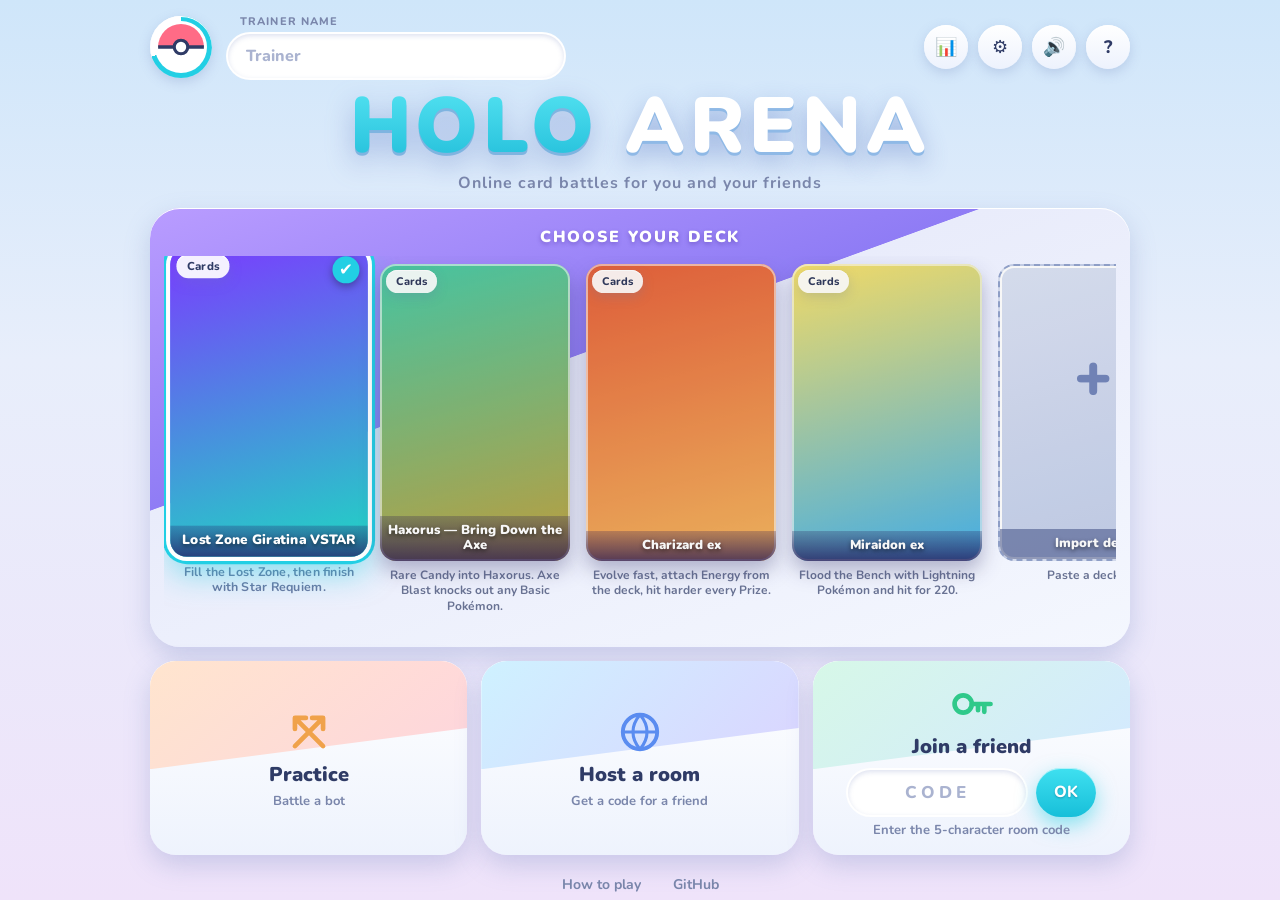
==== commit 4f594412: "Settings, deck import, bot options, stats" ====
--- a/index.html
+++ b/index.html
@@ -22,8 +22,8 @@
 <main id="menu" class="screen active">
   <div class="topbar">
     <div class="avatar"><svg viewBox="0 0 100 100"><circle cx="50" cy="50" r="44" fill="#fff"/><path d="M6 50a44 44 0 0 1 88 0z" fill="#ff6b86"/><path d="M6 50h88" stroke="#2f3b66" stroke-width="7"/><circle cx="50" cy="50" r="13" fill="#fff" stroke="#2f3b66" stroke-width="6"/></svg></div>
-    <label class="namepill"><span>Trainer name</span><input id="name" maxlength="16" placeholder="Trainer" autocomplete="off"></label>
-    <div class="topbtns"><button class="round" id="btnRules" aria-label="House rules" title="House rules">⚙</button><button class="round" id="btnSound" aria-label="Sound">🔊</button><button class="round" id="btnHow" aria-label="How to play">?</button></div>
+    <label class="namepill"><span>Trainer name <em id="record"></em></span><input id="name" maxlength="16" placeholder="Trainer" autocomplete="off"></label>
+    <div class="topbtns"><button class="round" id="btnStats" aria-label="Stats" title="Stats">📊</button><button class="round" id="btnRules" aria-label="Settings" title="Settings">⚙</button><button class="round" id="btnSound" aria-label="Sound">🔊</button><button class="round" id="btnHow" aria-label="How to play">?</button></div>
   </div>
 
   <div id="resumeBar" class="hidden"><span id="resumeText"></span><button class="btn primary" id="resumeGo">Resume</button><button class="link" id="resumeNo">Discard</button></div>
@@ -74,6 +74,7 @@
     <div class="hudbtns">
       <button id="btnLog" title="Game log">📜</button>
       <button id="btnMute" title="Sound">🔊</button>
+      <button id="btnEmote" title="Emotes">💬</button>
       <button id="btnSurrender" title="Surrender">🏳</button>
       <button id="btnLeave" title="Leave game">✕</button>
     </div>
--- a/css/style.css
+++ b/css/style.css
@@ -239,3 +239,13 @@
 .rrow { display: flex; align-items: center; justify-content: space-between; gap: 14px; padding: 10px 14px; background: #fff; border-radius: 18px; box-shadow: var(--soft-s); } .rrow b { display: block; font-size: 15px; } .rrow small { display: block; color: var(--dim); font-weight: 600; font-size: 12px; margin-top: 2px; line-height: 1.3; }
 .sw { flex: none; width: 52px; height: 30px; border-radius: 999px; border: 0; background: #cfd6ea; position: relative; transition: background .2s; } .sw::after { content: ''; position: absolute; top: 3px; left: 3px; width: 24px; height: 24px; border-radius: 50%; background: #fff; box-shadow: 0 2px 5px rgba(0, 0, 0, .3); transition: transform .2s; } .sw.on { background: var(--acc); } .sw.on::after { transform: translateX(22px); }
 .step { flex: none; display: flex; align-items: center; gap: 8px; font-weight: 900; } .step button { width: 32px; height: 32px; border-radius: 50%; border: 0; background: #eef2fb; box-shadow: var(--soft-s); font-size: 18px; font-weight: 900; } .step span { min-width: 22px; text-align: center; font-size: 17px; }
+
+.emote { position: absolute; top: 56px; left: 50%; transform: translateX(-50%); z-index: 85; background: #fff; padding: 10px 20px; border-radius: 999px; box-shadow: var(--soft); font-weight: 800; font-size: 18px; animation: toast 3.2s forwards; pointer-events: none; } .emote b { color: var(--acc-d); margin-right: 6px; }
+.dlg.emotes { width: min(460px, 94vw); } .namepill em { font-style: normal; color: var(--acc-d); text-transform: none; letter-spacing: 0; }
+
+.deck.addtile .pack { background: linear-gradient(165deg, #d9e2f7, #bfcdf0); box-shadow: inset 0 0 0 2px #fff; border: 2px dashed #8fa3d6; display: flex; align-items: center; justify-content: center; } .deck.addtile .plus { font: 900 64px 'Nunito'; color: #6f86c8; margin: auto; } .deck.addtile .ribbon { background: rgba(60, 80, 150, .55); }
+.dlg textarea { width: 100%; min-height: 200px; border: 2px solid transparent; border-radius: 18px; padding: 12px 14px; font: 600 14px/1.5 'Nunito', monospace; color: var(--ink); background: #fff; box-shadow: inset 0 2px 5px rgba(105, 125, 185, .22); outline: none; resize: vertical; user-select: text; } .dlg textarea:focus { border-color: var(--acc); }
+.derr { color: #c2410c; font-weight: 700; font-size: 13px; text-align: left; line-height: 1.5; }
+.rhead { font-size: 12px; letter-spacing: .14em; text-transform: uppercase; color: var(--acc-d); font-weight: 900; margin: 8px 2px 0; }
+.choice { flex: none; display: flex; gap: 4px; background: #eef2fb; padding: 3px; border-radius: 999px; box-shadow: inset 0 2px 4px rgba(105, 125, 185, .2); } .choice button { border: 0; background: transparent; border-radius: 999px; padding: 7px 12px; font: 800 13px 'Nunito'; color: var(--dim); } .choice button.on { background: linear-gradient(#3fe0f0, #17bfd9); color: #fff; box-shadow: 0 3px 8px rgba(34, 207, 228, .4); }
+.dlg.stats { width: min(560px, 94vw); text-align: left; } .dlg.stats .rows { overflow-y: auto; } .dlg.stats h4 { margin: 10px 0 6px; font-size: 12px; letter-spacing: .14em; text-transform: uppercase; color: var(--acc-d); } .dlg.stats table { width: 100%; border-collapse: collapse; font-weight: 700; font-size: 14px; } .dlg.stats td { padding: 7px 8px; border-bottom: 1px solid var(--line); } .dlg.stats td:last-child { text-align: right; color: var(--dim); }
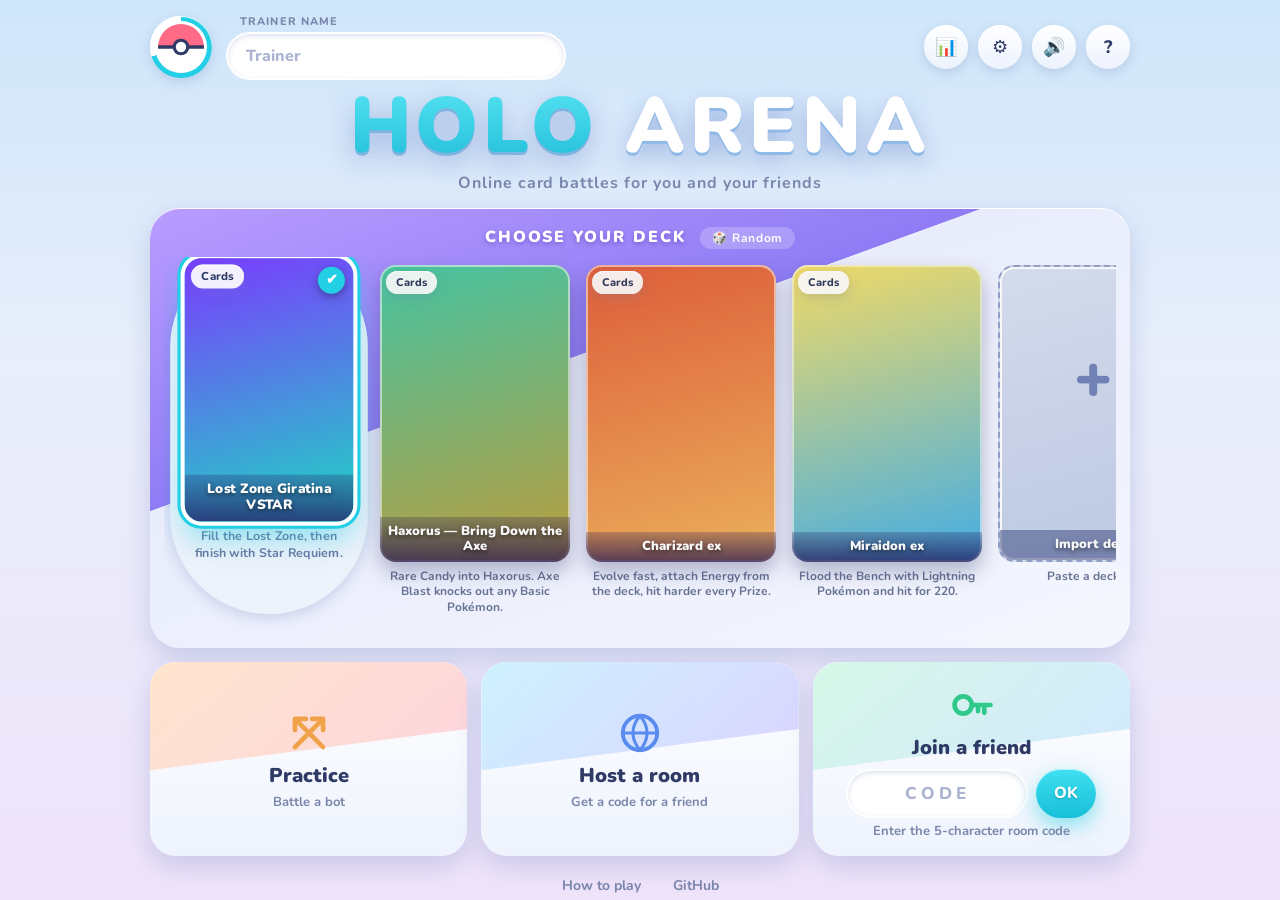
==== commit b97e1544: "10 more features: shortcuts, copy log, fullscreen, turn counter, vibrate, end summary, random deck, " ====
--- a/index.html
+++ b/index.html
@@ -31,7 +31,7 @@
   <header class="hero"><div class="logo"><span>HOLO</span> ARENA</div><p>Online card battles for you and your friends</p></header>
 
   <section class="shelf">
-    <h3>Choose your deck</h3>
+    <h3>Choose your deck <button class="link" id="btnRandomDeck">🎲 Random</button></h3>
     <div id="decks" class="decks"></div>
   </section>
 
@@ -73,6 +73,8 @@
     <div id="turnPill"></div>
     <div class="hudbtns">
       <button id="btnLog" title="Game log">📜</button>
+      <button id="btnCopy" title="Copy game log">📋</button>
+      <button id="btnFull" title="Fullscreen">⛶</button>
       <button id="btnMute" title="Sound">🔊</button>
       <button id="btnEmote" title="Emotes">💬</button>
       <button id="btnSurrender" title="Surrender">🏳</button>
--- a/css/style.css
+++ b/css/style.css
@@ -249,3 +249,10 @@
 .rhead { font-size: 12px; letter-spacing: .14em; text-transform: uppercase; color: var(--acc-d); font-weight: 900; margin: 8px 2px 0; }
 .choice { flex: none; display: flex; gap: 4px; background: #eef2fb; padding: 3px; border-radius: 999px; box-shadow: inset 0 2px 4px rgba(105, 125, 185, .2); } .choice button { border: 0; background: transparent; border-radius: 999px; padding: 7px 12px; font: 800 13px 'Nunito'; color: var(--dim); } .choice button.on { background: linear-gradient(#3fe0f0, #17bfd9); color: #fff; box-shadow: 0 3px 8px rgba(34, 207, 228, .4); }
 .dlg.stats { width: min(560px, 94vw); text-align: left; } .dlg.stats .rows { overflow-y: auto; } .dlg.stats h4 { margin: 10px 0 6px; font-size: 12px; letter-spacing: .14em; text-transform: uppercase; color: var(--acc-d); } .dlg.stats table { width: 100%; border-collapse: collapse; font-weight: 700; font-size: 14px; } .dlg.stats td { padding: 7px 8px; border-bottom: 1px solid var(--line); } .dlg.stats td:last-child { text-align: right; color: var(--dim); }
+
+.card { transition: transform calc(.6s * var(--spd, 1)) cubic-bezier(.2, .8, .2, 1), translate .2s ease-out, scale .2s ease-out, opacity .4s; } .card.snap { transition: none; }
+#table::before { filter: hue-rotate(var(--hue, 0deg)); }
+
+.shelf h3 .link { color: #fff; text-decoration: none; background: rgba(255, 255, 255, .22); border-radius: 999px; padding: 3px 12px; margin-left: 8px; font-size: 12px; letter-spacing: .06em; }
+.sel { flex: none; max-width: 190px; border: 0; border-radius: 999px; padding: 9px 14px; font: 800 13px 'Nunito'; color: var(--ink); background: #eef2fb; box-shadow: var(--soft-s); }
+#end p.sum { font-size: 16px; }
